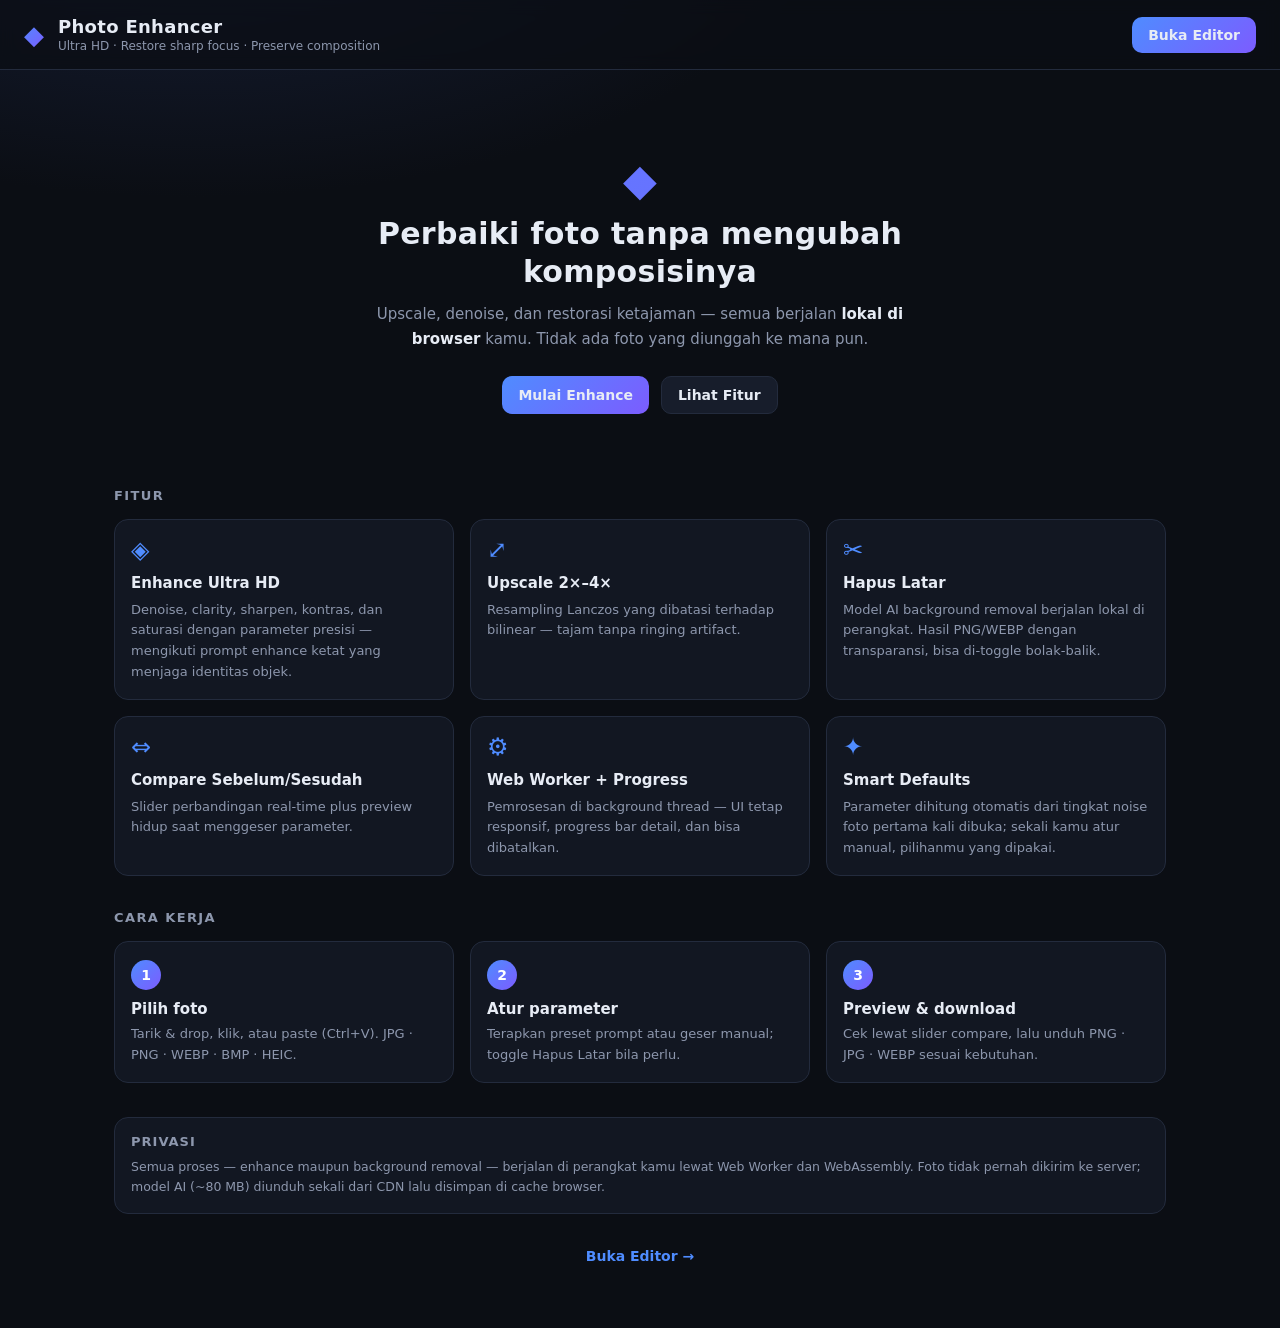
==== dashboard.html @ edf93308 "Add landing dashboard page with editor navigation" ====
<!DOCTYPE html>
<html lang="id">
<head>
  <meta charset="UTF-8">
  <meta name="viewport" content="width=device-width, initial-scale=1">
  <title>Photo Enhancer — Beranda</title>
  <link rel="icon" href="data:image/svg+xml,%3Csvg xmlns='http://www.w3.org/2000/svg' viewBox='0 0 32 32'%3E%3Crect width='32' height='32' rx='7' fill='%2312162a'/%3E%3Cpath d='M16 6l8 10-8 10-8-10z' fill='%234fd1c5'/%3E%3C/svg%3E">
  <link rel="stylesheet" href="style.css">
</head>
<body>
  <header class="topbar">
    <div class="brand">
      <span class="logo">◆</span>
      <div class="brand-text">
        <h1>Photo Enhancer</h1>
        <p>Ultra HD · Restore sharp focus · Preserve composition</p>
      </div>
    </div>
    <div class="top-actions">
      <a href="index.html" class="btn primary">Buka Editor</a>
    </div>
  </header>

  <main class="dash">
    <section class="hero">
      <span class="logo hero-logo">◆</span>
      <h2>Perbaiki foto tanpa mengubah komposisinya</h2>
      <p class="sub">Upscale, denoise, dan restorasi ketajaman — semua berjalan
        <b>lokal di browser</b> kamu. Tidak ada foto yang diunggah ke mana pun.</p>
      <div class="hero-actions">
        <a href="index.html" class="btn primary">Mulai Enhance</a>
        <a href="#fitur" class="btn">Lihat Fitur</a>
      </div>
    </section>

    <h3 class="dash-title" id="fitur">Fitur</h3>
    <section class="features">
      <article class="card feature">
        <div class="f-icon">◈</div>
        <h4>Enhance Ultra HD</h4>
        <p>Denoise, clarity, sharpen, kontras, dan saturasi dengan parameter presisi — mengikuti prompt enhance ketat yang menjaga identitas objek.</p>
      </article>
      <article class="card feature">
        <div class="f-icon">⤢</div>
        <h4>Upscale 2×–4×</h4>
        <p>Resampling Lanczos yang dibatasi terhadap bilinear — tajam tanpa ringing artifact.</p>
      </article>
      <article class="card feature">
        <div class="f-icon">✂</div>
        <h4>Hapus Latar</h4>
        <p>Model AI background removal berjalan lokal di perangkat. Hasil PNG/WEBP dengan transparansi, bisa di-toggle bolak-balik.</p>
      </article>
      <article class="card feature">
        <div class="f-icon">⇔</div>
        <h4>Compare Sebelum/Sesudah</h4>
        <p>Slider perbandingan real-time plus preview hidup saat menggeser parameter.</p>
      </article>
      <article class="card feature">
        <div class="f-icon">⚙</div>
        <h4>Web Worker + Progress</h4>
        <p>Pemrosesan di background thread — UI tetap responsif, progress bar detail, dan bisa dibatalkan.</p>
      </article>
      <article class="card feature">
        <div class="f-icon">✦</div>
        <h4>Smart Defaults</h4>
        <p>Parameter dihitung otomatis dari tingkat noise foto pertama kali dibuka; sekali kamu atur manual, pilihanmu yang dipakai.</p>
      </article>
    </section>

    <h3 class="dash-title">Cara Kerja</h3>
    <section class="steps">
      <div class="card step">
        <span class="step-num">1</span>
        <h4>Pilih foto</h4>
        <p>Tarik & drop, klik, atau paste (Ctrl+V). JPG · PNG · WEBP · BMP · HEIC.</p>
      </div>
      <div class="card step">
        <span class="step-num">2</span>
        <h4>Atur parameter</h4>
        <p>Terapkan preset prompt atau geser manual; toggle Hapus Latar bila perlu.</p>
      </div>
      <div class="card step">
        <span class="step-num">3</span>
        <h4>Preview & download</h4>
        <p>Cek lewat slider compare, lalu unduh PNG · JPG · WEBP sesuai kebutuhan.</p>
      </div>
    </section>

    <section class="card note dash-note">
      <h3>Privasi</h3>
      <p>Semua proses — enhance maupun background removal — berjalan di perangkat kamu lewat Web Worker dan WebAssembly. Foto tidak pernah dikirim ke server; model AI (~80&nbsp;MB) diunduh sekali dari CDN lalu disimpan di cache browser.</p>
    </section>

    <footer class="dash-foot">
      <a href="index.html">Buka Editor →</a>
    </footer>
  </main>
</body>
</html>
---- style.css ----
:root {
  --bg: #0b0e14;
  --panel: #121722;
  --panel-2: #171d2b;
  --line: #232b3d;
  --text: #e7ecf5;
  --muted: #8d97ad;
  --accent: #4f8cff;
  --accent-2: #7c5cff;
  --ok: #2fd08c;
  --radius: 14px;
}

* { box-sizing: border-box; }

body {
  margin: 0;
  font-family: "Segoe UI", system-ui, -apple-system, Roboto, sans-serif;
  background: radial-gradient(1200px 600px at 15% -10%, #17203a 0%, var(--bg) 55%);
  color: var(--text);
  min-height: 100vh;
}

.topbar {
  display: flex;
  align-items: center;
  justify-content: space-between;
  gap: 16px;
  padding: 16px 24px;
  border-bottom: 1px solid var(--line);
  backdrop-filter: blur(8px);
  position: sticky;
  top: 0;
  background: rgba(11, 14, 20, .75);
  z-index: 20;
}

.brand { display: flex; align-items: center; gap: 14px; }
.logo {
  font-size: 26px;
  background: linear-gradient(135deg, var(--accent), var(--accent-2));
  -webkit-background-clip: text;
  background-clip: text;
  color: transparent;
}
.brand-text h1 { margin: 0; font-size: 18px; letter-spacing: .3px; }
.brand-text p { margin: 2px 0 0; font-size: 12px; color: var(--muted); }

.top-actions { display: flex; gap: 10px; }

.btn {
  border: 1px solid var(--line);
  background: var(--panel-2);
  color: var(--text);
  padding: 10px 16px;
  border-radius: 10px;
  font-size: 14px;
  font-weight: 600;
  cursor: pointer;
  transition: .15s;
}
.btn:hover:not(:disabled) { border-color: var(--accent); transform: translateY(-1px); }
.btn:disabled { opacity: .4; cursor: not-allowed; }
.btn.primary {
  background: linear-gradient(135deg, var(--accent), var(--accent-2));
  border: none;
}
.btn.accent {
  width: 100%;
  margin-top: 12px;
  background: linear-gradient(135deg, #2fd08c, #17a7a0);
  border: none;
  color: #06131a;
}
#btnRemoveBg {
  width: 100%;
  margin-top: 8px;
}
.btn.active {
  border-color: var(--accent);
  color: var(--accent);
  background: rgba(79, 140, 255, .12);
}

.layout {
  display: grid;
  grid-template-columns: 1fr 340px;
  gap: 20px;
  padding: 20px 24px 40px;
  max-width: 1500px;
  margin: 0 auto;
}
@media (max-width: 980px) {
  .layout { grid-template-columns: 1fr; }
}

.stage {
  position: relative;
  min-height: 420px;
  background: var(--panel);
  border: 1px solid var(--line);
  border-radius: var(--radius);
  display: flex;
  align-items: center;
  justify-content: center;
  overflow: hidden;
  padding: 20px;
}

.dropzone {
  width: 100%;
  height: 100%;
  min-height: 380px;
  border: 2px dashed #2c3852;
  border-radius: var(--radius);
  display: flex;
  align-items: center;
  justify-content: center;
  cursor: pointer;
  transition: .15s;
  text-align: center;
}
.dropzone:hover, .dropzone.drag {
  border-color: var(--accent);
  background: rgba(79, 140, 255, .06);
}
.drop-icon {
  font-size: 40px;
  color: var(--accent);
  margin-bottom: 8px;
}
.drop-inner h2 { margin: 0 0 6px; font-size: 20px; }
.drop-inner p { margin: 2px 0; color: var(--muted); font-size: 14px; }
.drop-inner .hint { font-size: 12px; letter-spacing: 1px; margin-top: 10px; }

.hidden { display: none !important; }

.compare { width: 100%; text-align: center; }

.frame {
  position: relative;
  display: inline-block;
  max-width: 100%;
  user-select: none;
  touch-action: none;
  border-radius: 8px;
  overflow: hidden;
}
.frame img {
  display: block;
  max-width: 100%;
  max-height: 66vh;
  width: auto;
  height: auto;
}
.after {
  position: absolute;
  inset: 0;
  clip-path: inset(0 0 0 var(--pos, 50%));
  pointer-events: none;
}
.after canvas {
  display: block;
  width: 100%;
  height: 100%;
  background-color: #1a1e30;
  background-image:
    linear-gradient(45deg, #262b42 25%, transparent 25%),
    linear-gradient(-45deg, #262b42 25%, transparent 25%),
    linear-gradient(45deg, transparent 75%, #262b42 75%),
    linear-gradient(-45deg, transparent 75%, #262b42 75%);
  background-size: 18px 18px;
  background-position: 0 0, 0 9px, 9px -9px, -9px 0;
}
.handle {
  position: absolute;
  top: 0;
  bottom: 0;
  left: var(--pos, 50%);
  width: 2px;
  background: #fff;
  transform: translateX(-1px);
  cursor: ew-resize;
  z-index: 5;
}
.grip {
  position: absolute;
  top: 50%;
  left: 50%;
  transform: translate(-50%, -50%);
  width: 34px;
  height: 34px;
  border-radius: 50%;
  background: #fff;
  color: #12172b;
  font-size: 15px;
  display: flex;
  align-items: center;
  justify-content: center;
  box-shadow: 0 4px 14px rgba(0, 0, 0, .45);
}
.tag {
  position: absolute;
  top: 10px;
  font-size: 11px;
  font-weight: 700;
  letter-spacing: .8px;
  text-transform: uppercase;
  padding: 4px 9px;
  border-radius: 6px;
  background: rgba(0, 0, 0, .55);
  color: #fff;
  z-index: 4;
}
.tag-left { left: 10px; }
.tag-right { right: 10px; background: rgba(47, 208, 140, .85); }

.file-meta { margin-top: 12px; font-size: 13px; color: var(--muted); }
.file-meta b { color: var(--text); }

.busy {
  position: absolute;
  inset: 0;
  background: rgba(8, 11, 18, .72);
  display: flex;
  flex-direction: column;
  align-items: center;
  justify-content: center;
  gap: 14px;
  z-index: 10;
  font-size: 14px;
  letter-spacing: .5px;
}
.spinner {
  width: 42px;
  height: 42px;
  border-radius: 50%;
  border: 3px solid rgba(255, 255, 255, .15);
  border-top-color: var(--accent);
  animation: spin .8s linear infinite;
}
@keyframes spin { to { transform: rotate(360deg); } }

.busy .bar {
  width: 180px;
  height: 6px;
  border-radius: 4px;
  background: rgba(255, 255, 255, .14);
  overflow: hidden;
}
.busy .bar i {
  display: block;
  height: 100%;
  width: 0%;
  border-radius: 4px;
  background: var(--accent);
  transition: width .18s ease;
}
.busy .mini {
  border-color: rgba(255, 255, 255, .3);
  color: rgba(255, 255, 255, .8);
}
.busy .mini:hover { color: #fff; border-color: var(--accent); }

.panel { display: flex; flex-direction: column; gap: 16px; }

.card {
  background: var(--panel);
  border: 1px solid var(--line);
  border-radius: var(--radius);
  padding: 16px;
}
.card-head {
  display: flex;
  align-items: center;
  justify-content: space-between;
  margin-bottom: 10px;
}
.card h3 { margin: 0; font-size: 13px; text-transform: uppercase; letter-spacing: 1px; color: var(--muted); }

.mini {
  background: transparent;
  border: 1px solid var(--line);
  color: var(--muted);
  border-radius: 7px;
  font-size: 11px;
  padding: 4px 9px;
  cursor: pointer;
}
.mini:hover { color: var(--text); border-color: var(--accent); }

blockquote {
  margin: 0;
  font-size: 13px;
  line-height: 1.6;
  color: #b9c3d8;
  background: var(--panel-2);
  border-left: 3px solid var(--accent);
  border-radius: 8px;
  padding: 12px;
}

.field { display: block; margin-bottom: 14px; }
.field:last-child { margin-bottom: 0; }
.field-name {
  display: flex;
  justify-content: space-between;
  font-size: 13px;
  color: #b9c3d8;
  margin-bottom: 7px;
}
.field-name b { color: var(--accent); font-variant-numeric: tabular-nums; }

input[type="range"] {
  width: 100%;
  -webkit-appearance: none;
  appearance: none;
  height: 5px;
  border-radius: 5px;
  background: #273149;
  outline: none;
}
input[type="range"]::-webkit-slider-thumb {
  -webkit-appearance: none;
  width: 16px;
  height: 16px;
  border-radius: 50%;
  background: linear-gradient(135deg, var(--accent), var(--accent-2));
  cursor: pointer;
  border: 2px solid #0b0e14;
}
input[type="range"]::-moz-range-thumb {
  width: 14px;
  height: 14px;
  border-radius: 50%;
  background: var(--accent);
  cursor: pointer;
  border: 2px solid #0b0e14;
}

select {
  width: 100%;
  background: var(--panel-2);
  color: var(--text);
  border: 1px solid var(--line);
  border-radius: 9px;
  padding: 9px 10px;
  font-size: 14px;
}

.note p { margin: 8px 0 0; font-size: 12.5px; line-height: 1.6; color: var(--muted); }

.toast {
  position: fixed;
  bottom: 24px;
  left: 50%;
  transform: translate(-50%, 80px);
  background: #1c2536;
  border: 1px solid var(--line);
  color: var(--text);
  padding: 10px 18px;
  border-radius: 10px;
  font-size: 14px;
  opacity: 0;
  transition: .25s;
  pointer-events: none;
  z-index: 50;
}
.toast.show { opacity: 1; transform: translate(-50%, 0); }

/* —— Dashboard (landing) —— */
.btn { text-decoration: none; display: inline-flex; align-items: center; justify-content: center; }

.dash {
  max-width: 1100px;
  margin: 0 auto;
  padding: 40px 24px 64px;
}

.hero {
  text-align: center;
  padding: 44px 20px 40px;
}
.hero-logo {
  font-size: 44px;
  display: block;
  margin-bottom: 10px;
}
.hero h2 {
  margin: 0 auto 12px;
  max-width: 640px;
  font-size: 30px;
  line-height: 1.25;
  letter-spacing: .3px;
}
.hero .sub {
  margin: 0 auto 24px;
  max-width: 560px;
  color: var(--muted);
  font-size: 15px;
  line-height: 1.65;
}
.hero .sub b { color: var(--text); }
.hero-actions {
  display: flex;
  gap: 12px;
  justify-content: center;
  flex-wrap: wrap;
}

.dash-title {
  margin: 34px 0 16px;
  font-size: 13px;
  text-transform: uppercase;
  letter-spacing: 1.4px;
  color: var(--muted);
}

.features {
  display: grid;
  grid-template-columns: repeat(3, 1fr);
  gap: 16px;
}
@media (max-width: 980px) { .features { grid-template-columns: repeat(2, 1fr); } }
@media (max-width: 640px) { .features { grid-template-columns: 1fr; } }

.feature .f-icon {
  font-size: 24px;
  color: var(--accent);
  margin-bottom: 10px;
}
.feature h4 { margin: 0 0 8px; font-size: 15px; }
.feature p { margin: 0; font-size: 13px; line-height: 1.6; color: var(--muted); }

.steps {
  display: grid;
  grid-template-columns: repeat(3, 1fr);
  gap: 16px;
}
@media (max-width: 780px) { .steps { grid-template-columns: 1fr; } }

.step { position: relative; padding-top: 18px; }
.step-num {
  display: inline-flex;
  align-items: center;
  justify-content: center;
  width: 30px;
  height: 30px;
  border-radius: 50%;
  background: linear-gradient(135deg, var(--accent), var(--accent-2));
  color: #fff;
  font-size: 14px;
  font-weight: 700;
  margin-bottom: 10px;
}
.step h4 { margin: 0 0 6px; font-size: 15px; }
.step p { margin: 0; font-size: 13px; line-height: 1.6; color: var(--muted); }

.dash-note { margin-top: 34px; }

.dash-foot {
  margin-top: 34px;
  text-align: center;
  font-size: 14px;
}
.dash-foot a { color: var(--accent); text-decoration: none; font-weight: 600; }
.dash-foot a:hover { text-decoration: underline; }
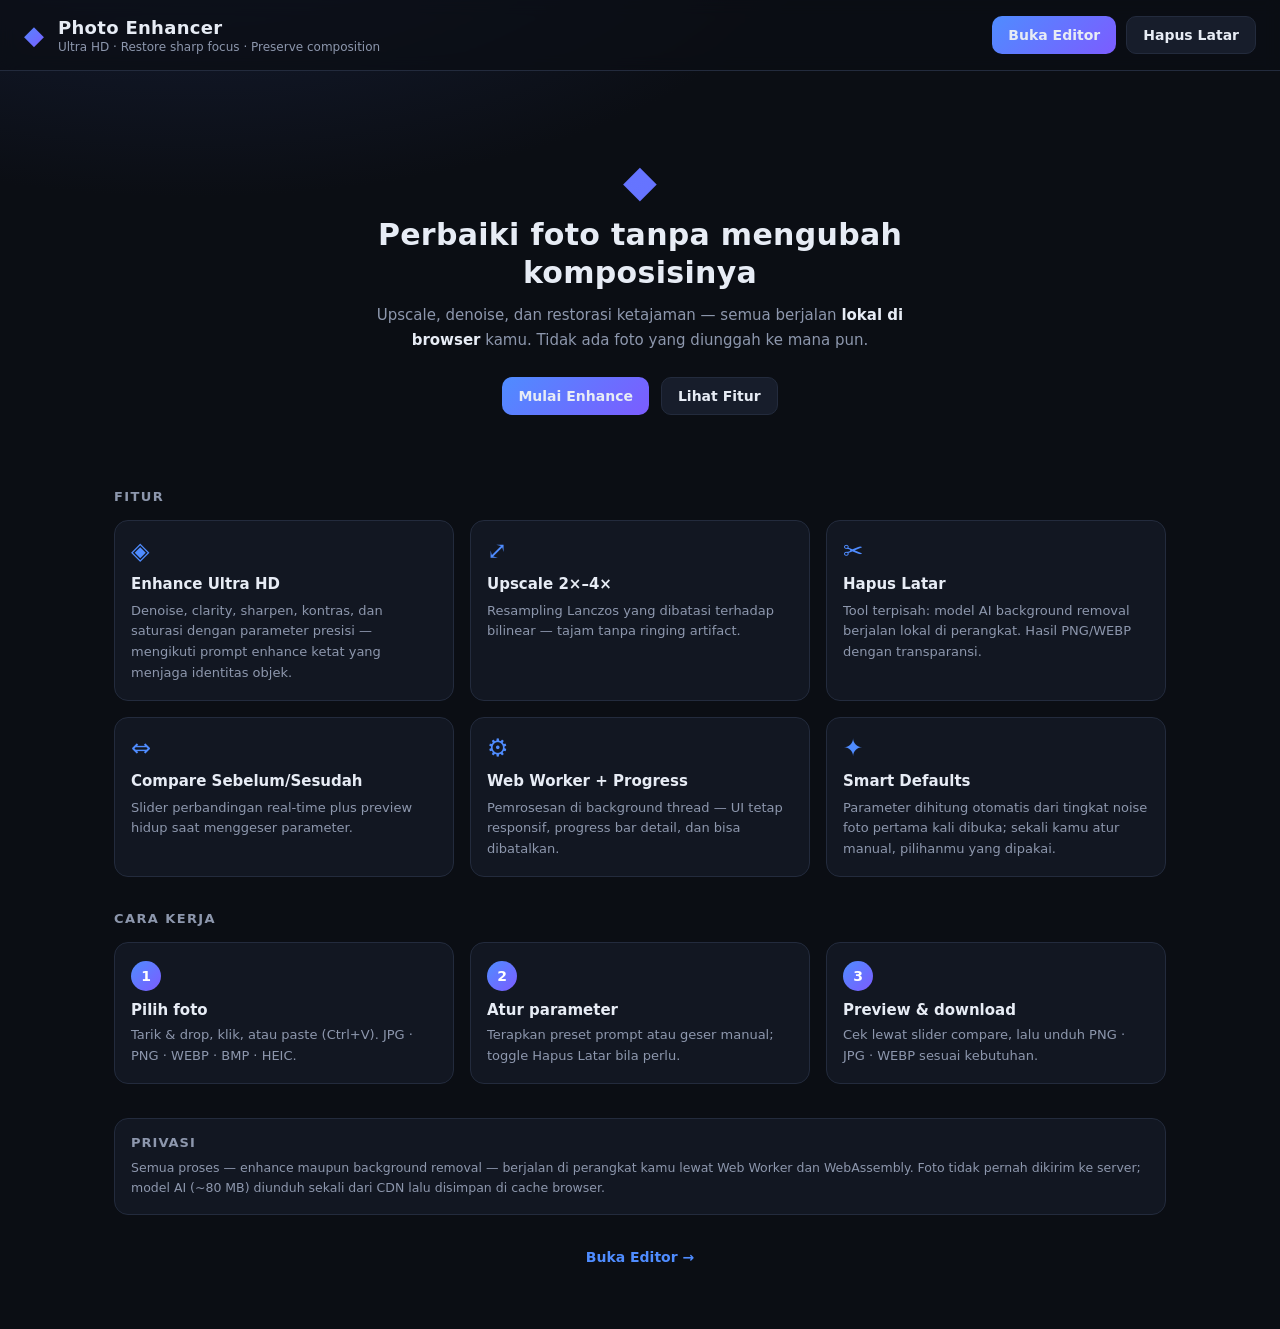
==== commit 08453597: "Move background removal to standalone tool page" ====
--- a/dashboard.html
+++ b/dashboard.html
@@ -18,6 +18,7 @@
     </div>
     <div class="top-actions">
       <a href="index.html" class="btn primary">Buka Editor</a>
+      <a href="removebg.html" class="btn">Hapus Latar</a>
     </div>
   </header>
 
@@ -45,11 +46,11 @@
         <h4>Upscale 2×–4×</h4>
         <p>Resampling Lanczos yang dibatasi terhadap bilinear — tajam tanpa ringing artifact.</p>
       </article>
-      <article class="card feature">
+      <a class="card feature" href="removebg.html">
         <div class="f-icon">✂</div>
         <h4>Hapus Latar</h4>
-        <p>Model AI background removal berjalan lokal di perangkat. Hasil PNG/WEBP dengan transparansi, bisa di-toggle bolak-balik.</p>
-      </article>
+        <p>Tool terpisah: model AI background removal berjalan lokal di perangkat. Hasil PNG/WEBP dengan transparansi.</p>
+      </a>
       <article class="card feature">
         <div class="f-icon">⇔</div>
         <h4>Compare Sebelum/Sesudah</h4>
--- a/style.css
+++ b/style.css
@@ -72,10 +72,6 @@
   border: none;
   color: #06131a;
 }
-#btnRemoveBg {
-  width: 100%;
-  margin-top: 8px;
-}
 .btn.active {
   border-color: var(--accent);
   color: var(--accent);
@@ -159,7 +155,7 @@
   clip-path: inset(0 0 0 var(--pos, 50%));
   pointer-events: none;
 }
-.after canvas {
+.checker {
   display: block;
   width: 100%;
   height: 100%;
@@ -465,3 +461,14 @@
 }
 .dash-foot a { color: var(--accent); text-decoration: none; font-weight: 600; }
 .dash-foot a:hover { text-decoration: underline; }
+
+a.feature {
+  display: block;
+  text-decoration: none;
+  color: inherit;
+  transition: .15s;
+}
+a.feature:hover {
+  border-color: var(--accent);
+  transform: translateY(-2px);
+}
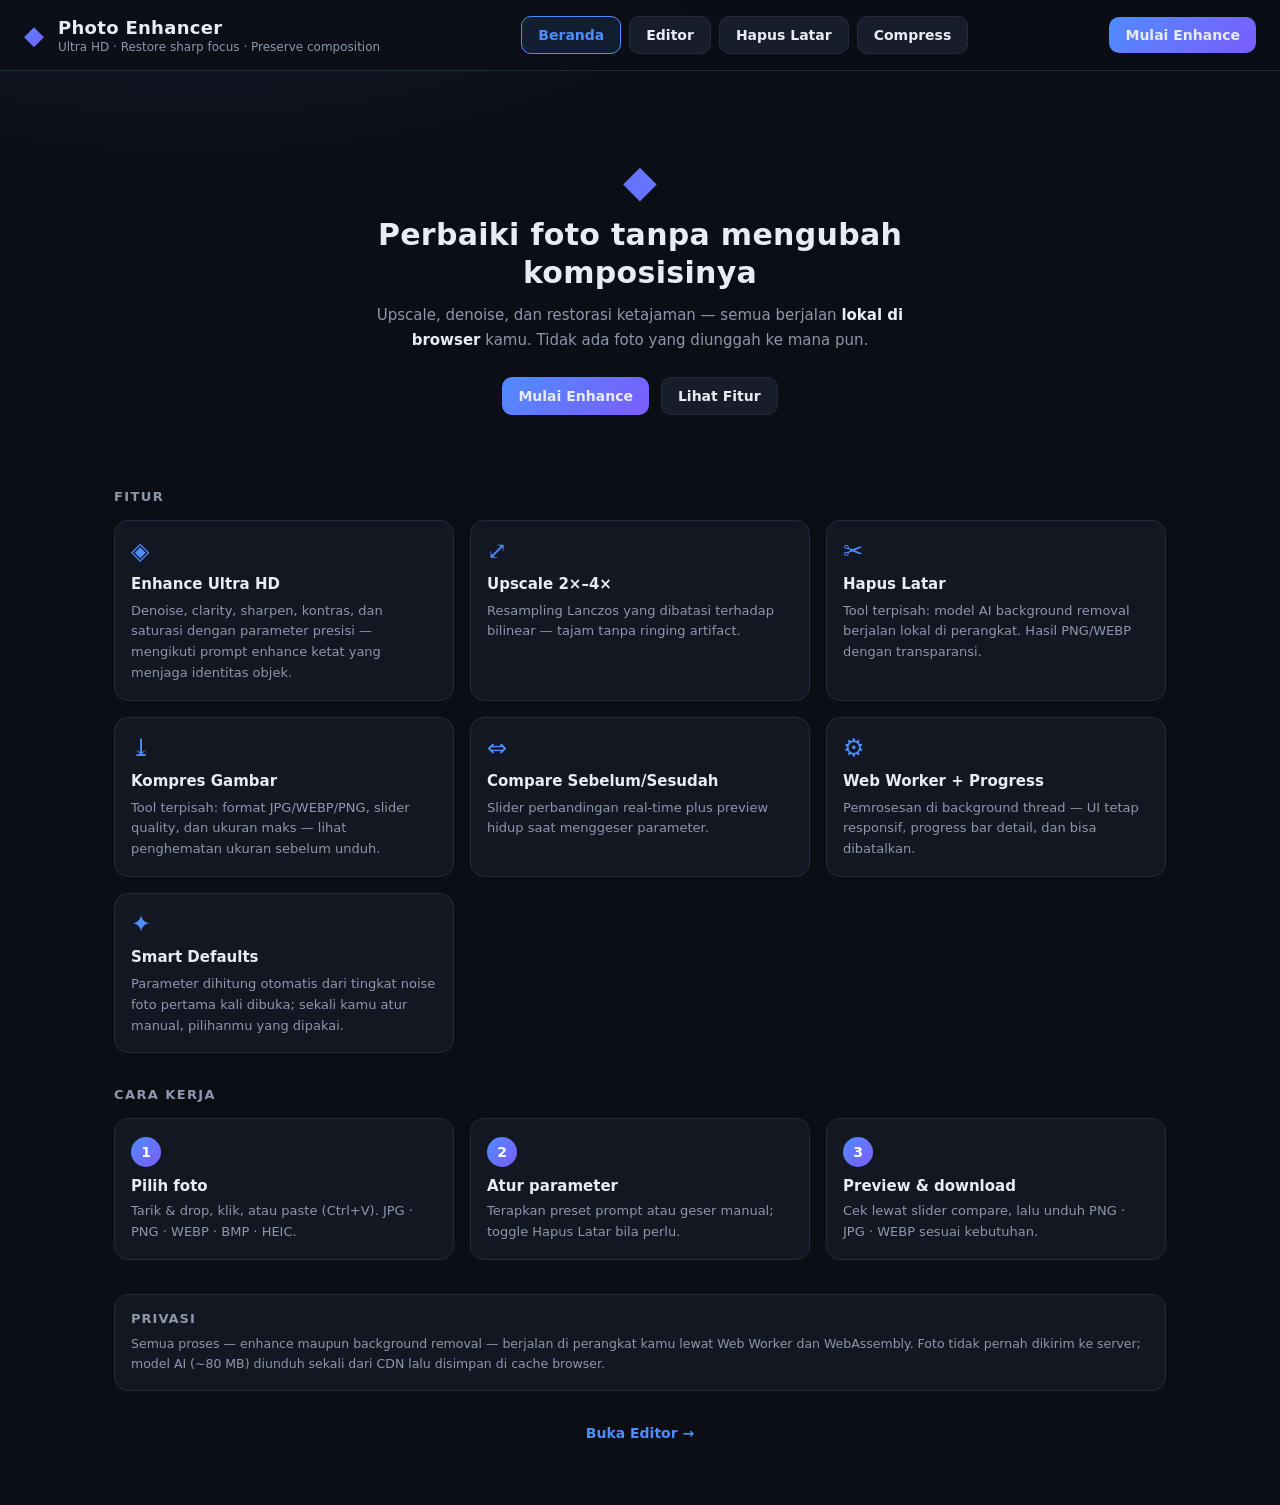
==== commit b03ac0de: "Add image compression tool and unify navbar" ====
--- a/dashboard.html
+++ b/dashboard.html
@@ -16,9 +16,14 @@
         <p>Ultra HD · Restore sharp focus · Preserve composition</p>
       </div>
     </div>
+    <nav class="top-nav">
+      <a href="dashboard.html" class="btn active">Beranda</a>
+      <a href="index.html" class="btn">Editor</a>
+      <a href="removebg.html" class="btn">Hapus Latar</a>
+      <a href="compress.html" class="btn">Compress</a>
+    </nav>
     <div class="top-actions">
-      <a href="index.html" class="btn primary">Buka Editor</a>
-      <a href="removebg.html" class="btn">Hapus Latar</a>
+      <a href="index.html" class="btn primary">Mulai Enhance</a>
     </div>
   </header>
 
@@ -50,6 +55,11 @@
         <div class="f-icon">✂</div>
         <h4>Hapus Latar</h4>
         <p>Tool terpisah: model AI background removal berjalan lokal di perangkat. Hasil PNG/WEBP dengan transparansi.</p>
+      </a>
+      <a class="card feature" href="compress.html">
+        <div class="f-icon">⤓</div>
+        <h4>Kompres Gambar</h4>
+        <p>Tool terpisah: format JPG/WEBP/PNG, slider quality, dan ukuran maks — lihat penghematan ukuran sebelum unduh.</p>
       </a>
       <article class="card feature">
         <div class="f-icon">⇔</div>
--- a/style.css
+++ b/style.css
@@ -472,3 +472,18 @@
   border-color: var(--accent);
   transform: translateY(-2px);
 }
+
+/* —— Unified navbar —— */
+.topbar { flex-wrap: wrap; }
+.top-nav {
+  display: flex;
+  align-items: center;
+  gap: 8px;
+  flex-wrap: wrap;
+}
+.top-nav .btn { font-weight: 600; }
+
+/* —— Compress —— */
+.stat-ok { color: var(--ok); }
+.stat-warn { color: #ff9d5c; }
+.field.disabled { opacity: .45; }
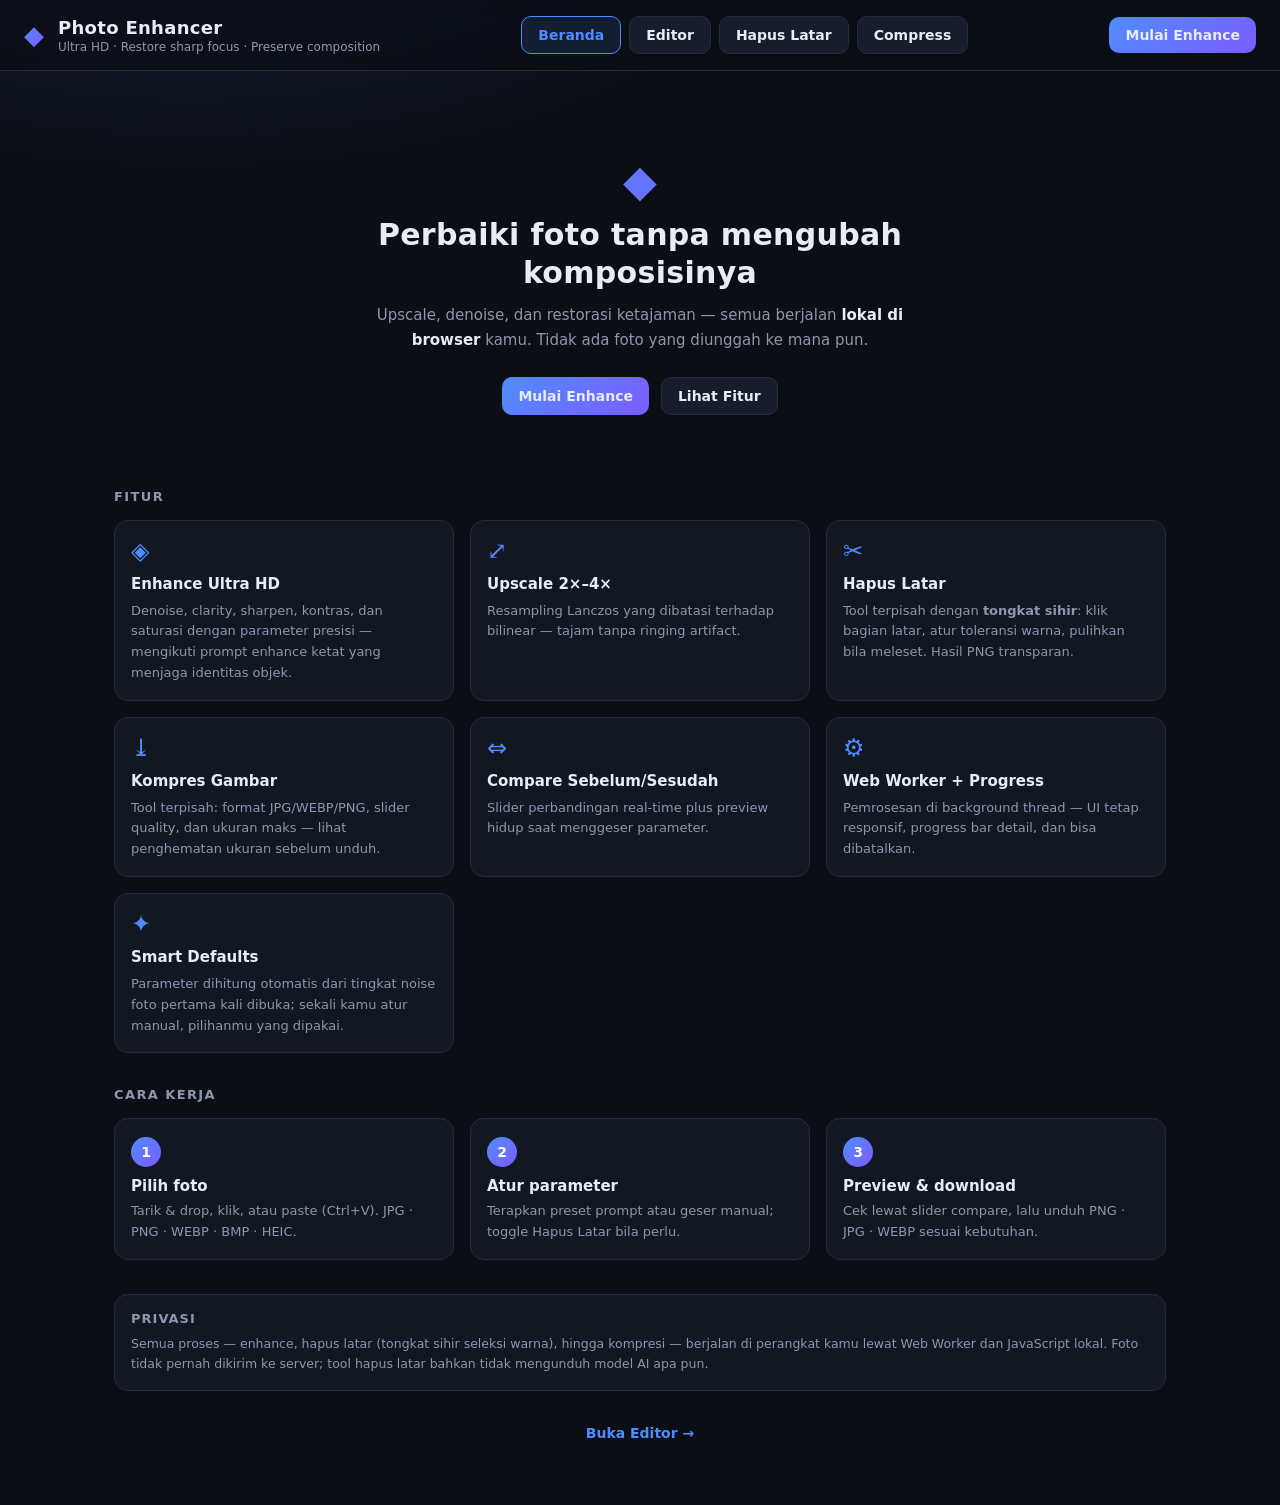
==== commit 0bbe9326: "Replace auto background removal with interactive magic wand" ====
--- a/dashboard.html
+++ b/dashboard.html
@@ -54,7 +54,7 @@
       <a class="card feature" href="removebg.html">
         <div class="f-icon">✂</div>
         <h4>Hapus Latar</h4>
-        <p>Tool terpisah: model AI background removal berjalan lokal di perangkat. Hasil PNG/WEBP dengan transparansi.</p>
+        <p>Tool terpisah dengan <b>tongkat sihir</b>: klik bagian latar, atur toleransi warna, pulihkan bila meleset. Hasil PNG transparan.</p>
       </a>
       <a class="card feature" href="compress.html">
         <div class="f-icon">⤓</div>
@@ -99,7 +99,10 @@
 
     <section class="card note dash-note">
       <h3>Privasi</h3>
-      <p>Semua proses — enhance maupun background removal — berjalan di perangkat kamu lewat Web Worker dan WebAssembly. Foto tidak pernah dikirim ke server; model AI (~80&nbsp;MB) diunduh sekali dari CDN lalu disimpan di cache browser.</p>
+      <p>Semua proses — enhance, hapus latar (tongkat sihir seleksi warna),
+        hingga kompresi — berjalan di perangkat kamu lewat Web Worker dan
+        JavaScript lokal. Foto tidak pernah dikirim ke server; tool hapus latar
+        bahkan tidak mengunduh model AI apa pun.</p>
     </section>
 
     <footer class="dash-foot">
--- a/style.css
+++ b/style.css
@@ -487,3 +487,30 @@
 .stat-ok { color: var(--ok); }
 .stat-warn { color: #ff9d5c; }
 .field.disabled { opacity: .45; }
+
+/* —— Magic wand (hapus latar) —— */
+.wand-canvas {
+  display: block;
+  width: auto;
+  height: auto;
+  max-width: 100%;
+  max-height: 66vh;
+  margin: 0 auto;
+  border-radius: 8px;
+  cursor: crosshair;
+}
+.wand-wrap { width: 100%; }
+.wand-modes { display: flex; gap: 8px; }
+.wand-modes .btn { flex: 1; }
+.wand-field { margin-top: 14px; }
+.wand-check {
+  display: flex;
+  align-items: center;
+  gap: 8px;
+  font-size: 13px;
+  color: #b9c3d8;
+  cursor: pointer;
+}
+.wand-check input { margin: 0; }
+.wand-actions { display: flex; gap: 8px; margin-top: 4px; }
+.wand-actions .btn { flex: 1; }
